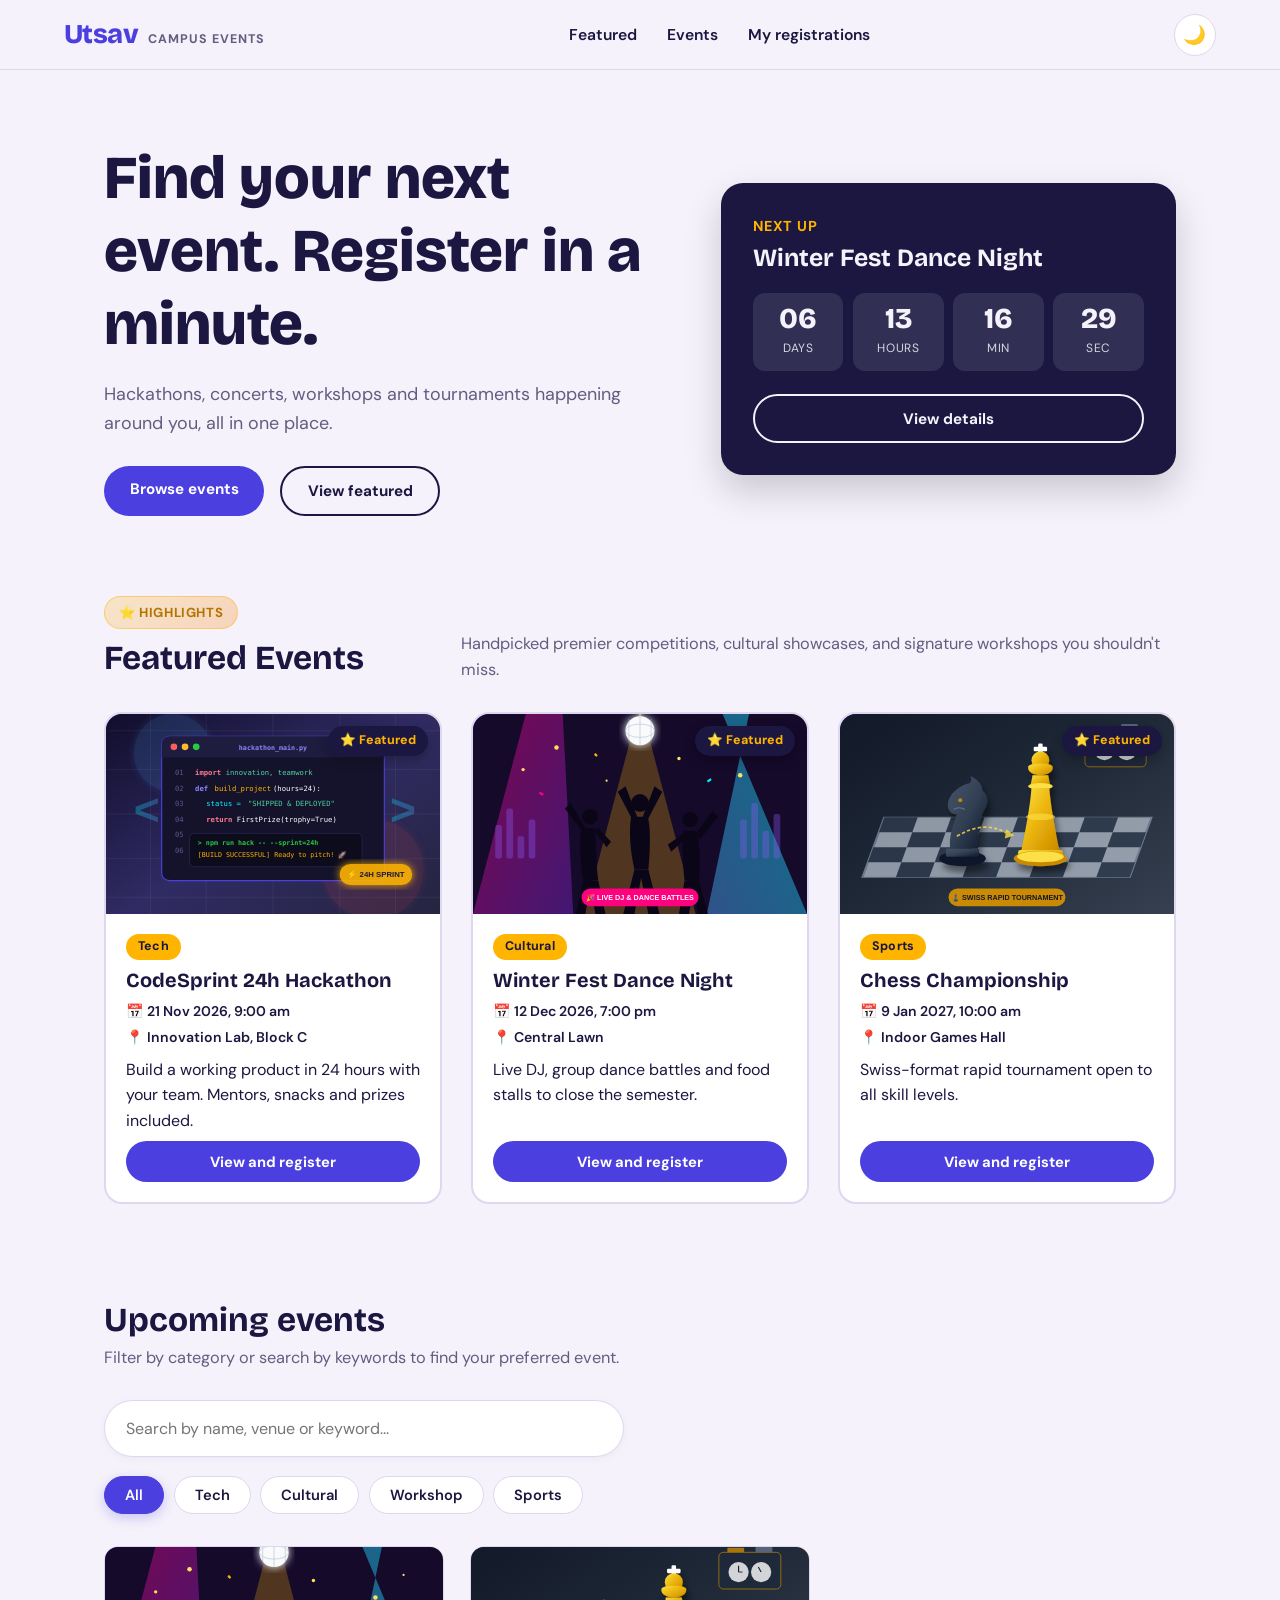
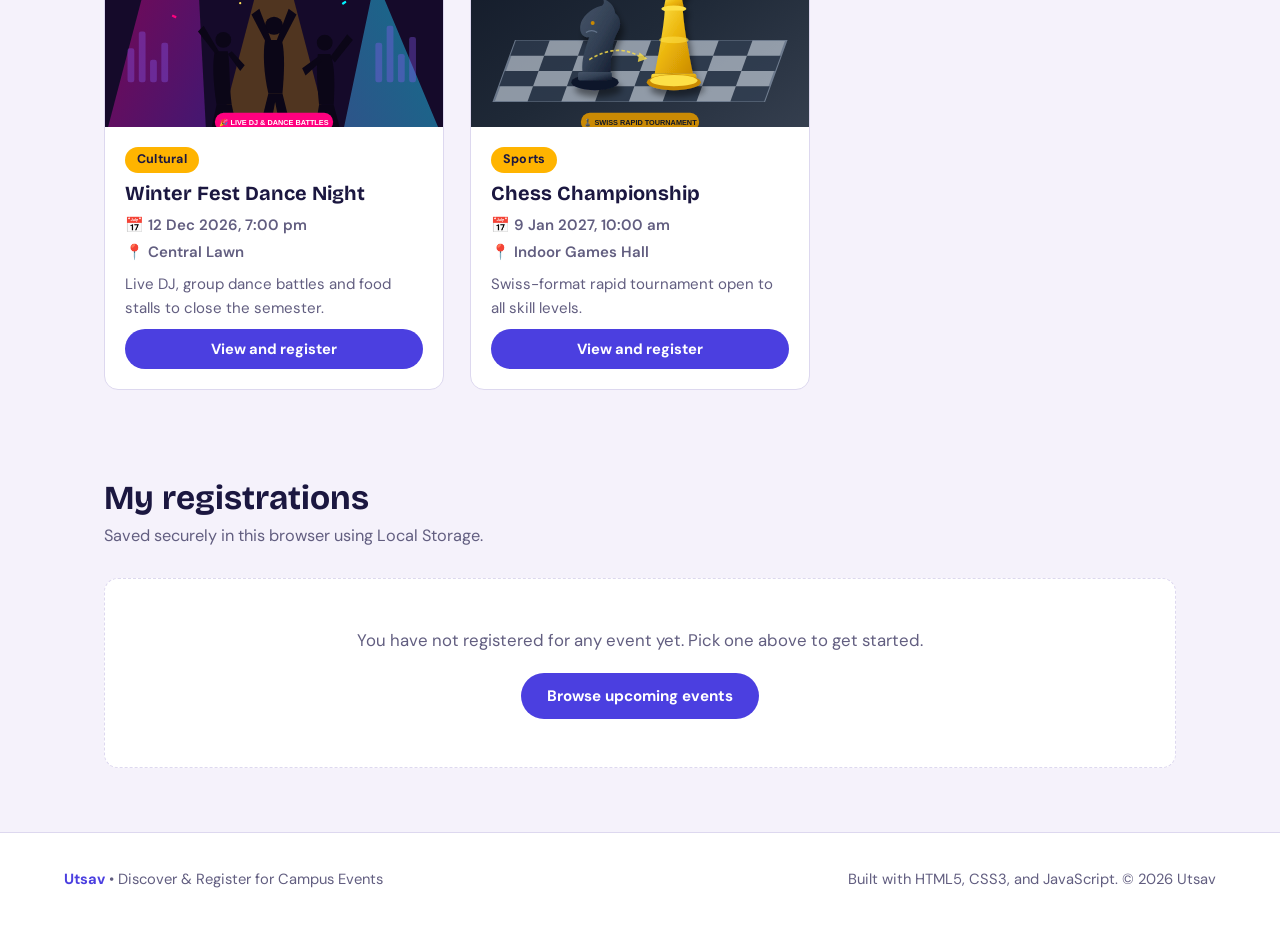
==== index.html @ d72fbe73 "Fix project folder structure" ====
<!DOCTYPE html>
<html lang="en" data-theme="light">
<head>
<meta charset="UTF-8">
<meta name="viewport" content="width=device-width, initial-scale=1">
<title>Utsav | Discover and Register for Campus Events</title>
<meta name="description" content="Browse upcoming tech, cultural, sports and workshop events and register in under a minute.">
<link rel="preconnect" href="https://fonts.googleapis.com">
<link href="https://fonts.googleapis.com/css2?family=Bricolage+Grotesque:wght@600;700;800&family=DM+Sans:wght@400;500;700&display=swap" rel="stylesheet">
<link rel="stylesheet" href="css/style.css">
</head>
<body>
<header class="nav">
  <div class="nav-brand">
    <a href="#top" class="logo">Utsav</a>
    <span class="logo-sub">Campus Events</span>
  </div>
  <nav id="navMenu" class="nav-links" aria-label="Main navigation">
    <a href="#featured" class="nav-link">Featured</a>
    <a href="#events" class="nav-link">Events</a>
    <a href="#registrations" class="nav-link">My registrations</a>
  </nav>
  <div class="nav-actions">
    <button id="themeBtn" class="icon-btn" aria-label="Toggle dark mode" title="Toggle dark/light mode">🌙</button>
    <button id="menuToggle" class="icon-btn menu-toggle" aria-label="Toggle navigation menu" aria-expanded="false" aria-controls="navMenu">
      <span class="menu-bar"></span>
      <span class="menu-bar"></span>
      <span class="menu-bar"></span>
    </button>
  </div>
</header>

<main id="top">
  <section class="hero">
    <div class="hero-text">
      <h1>Find your next event. Register in a minute.</h1>
      <p>Hackathons, concerts, workshops and tournaments happening around you, all in one place.</p>
      <div class="hero-cta">
        <a class="btn" href="#events">Browse events</a>
        <a class="btn ghost" href="#featured">View featured</a>
      </div>
    </div>
    <aside class="next" aria-live="polite">
      <p class="next-label">Next up</p>
      <h2 id="nextTitle">Loading next event...</h2>
      <div class="timer" id="timer"></div>
      <button class="btn ghost" id="nextBtn">View details</button>
    </aside>
  </section>

  <!-- Featured Events Section -->
  <section id="featured" class="section featured-section">
    <div class="section-head">
      <div>
        <span class="badge-featured">⭐ Highlights</span>
        <h2>Featured Events</h2>
      </div>
      <p class="muted">Handpicked premier competitions, cultural showcases, and signature workshops you shouldn't miss.</p>
    </div>
    <div id="featuredGrid" class="featured-grid"></div>
  </section>

  <!-- Upcoming Events Section with Search & Filtering -->
  <section id="events" class="section">
    <div class="section-head">
      <div>
        <h2>Upcoming events</h2>
        <p class="muted">Filter by category or search by keywords to find your preferred event.</p>
      </div>
    </div>
    <div class="tools">
      <input id="search" type="search" placeholder="Search by name, venue or keyword..." aria-label="Search events">
      <div id="chips" class="chips" role="group" aria-label="Filter by category"></div>
    </div>
    <div id="grid" class="grid"></div>
    <p id="empty" class="empty" hidden>No events match your search. Try a different keyword or category.</p>
  </section>

  <!-- My Registrations Section -->
  <section id="registrations" class="section registrations-section">
    <div class="section-head">
      <div>
        <h2>My registrations</h2>
        <p class="muted">Saved securely in this browser using Local Storage.</p>
      </div>
      <div id="regSummary" class="reg-summary"></div>
    </div>
    <div id="regList" class="reg-list" role="region" aria-live="polite"></div>
  </section>
</main>

<footer class="footer">
  <div class="footer-content">
    <p class="footer-brand"><strong>Utsav</strong> • Discover &amp; Register for Campus Events</p>
    <p class="footer-note">Built with HTML5, CSS3, and JavaScript. &copy; 2026 Utsav</p>
  </div>
</footer>

<div id="modal" class="modal" hidden>
  <div class="sheet" role="dialog" aria-modal="true" aria-labelledby="mTitle">
    <button class="close" id="closeBtn" aria-label="Close dialog">✕</button>
    <div id="mImg" class="m-img"></div>
    <div class="m-body">
      <span id="mCat" class="tag"></span>
      <h2 id="mTitle"></h2>
      <p id="mMeta" class="muted"></p>
      <p id="mDesc"></p>
      <form id="form" novalidate>
        <h3>Register for this event</h3>
        <label>Full name<input name="name" autocomplete="name" required><small></small></label>
        <label>Email<input name="email" type="email" autocomplete="email" required><small></small></label>
        <label>Phone number<input name="phone" type="tel" inputmode="numeric" maxlength="10" autocomplete="tel" required><small></small></label>
        <label>Selected event<input name="event" readonly></label>
        <button class="btn" type="submit">Confirm registration</button>
      </form>
      <div id="done" class="done" hidden></div>
    </div>
  </div>
</div>

<script src="js/data.js"></script>
<script src="js/app.js"></script>
</body>
</html>
---- css/style.css ----
:root {
  --bg: #f5f2fb;
  --card: #ffffff;
  --ink: #1b1740;
  --muted: #625e80;
  --accent: #4b3fe0;
  --accent-ink: #ffffff;
  --sun: #ffb400;
  --line: #ddd8ef;
  --err: #c8284b;
  --ok: #12805c;
  --r: 14px;
}

[data-theme="dark"] {
  --bg: #12102a;
  --card: #1c1940;
  --ink: #efecff;
  --muted: #a9a5cc;
  --accent: #8f85ff;
  --accent-ink: #12102a;
  --line: #322e63;
  --err: #ff7a93;
  --ok: #4fd1a1;
}

* {
  box-sizing: border-box;
  margin: 0;
  padding: 0;
}

html {
  scroll-behavior: smooth;
  scroll-padding-top: 80px;
}

body {
  font-family: 'DM Sans', system-ui, -apple-system, BlinkMacSystemFont, 'Segoe UI', Roboto, sans-serif;
  background: var(--bg);
  color: var(--ink);
  line-height: 1.6;
  min-height: 100vh;
  display: flex;
  flex-direction: column;
  transition: background 0.3s ease, color 0.3s ease;
  overflow-x: hidden;
}

h1, h2, h3, .logo {
  font-family: 'Bricolage Grotesque', system-ui, sans-serif;
  line-height: 1.2;
}

a {
  color: inherit;
  text-decoration: none;
}

:focus-visible {
  outline: 3px solid var(--sun);
  outline-offset: 2px;
}

/* ==================== Navigation Bar ==================== */
.nav {
  position: sticky;
  top: 0;
  z-index: 100;
  display: flex;
  justify-content: space-between;
  align-items: center;
  padding: 0.85rem 5vw;
  background: var(--bg);
  border-bottom: 1px solid var(--line);
  transition: background 0.3s ease, border-color 0.3s ease;
}

.nav-brand {
  display: flex;
  align-items: baseline;
  gap: 0.6rem;
}

.logo {
  font-size: 1.7rem;
  font-weight: 800;
  color: var(--accent);
  letter-spacing: -0.02em;
}

.logo-sub {
  font-size: 0.78rem;
  font-weight: 700;
  text-transform: uppercase;
  letter-spacing: 0.08em;
  color: var(--muted);
}

.nav-links {
  display: flex;
  gap: 1.5rem;
  align-items: center;
}

.nav-link {
  font-weight: 600;
  font-size: 0.98rem;
  color: var(--ink);
  position: relative;
  padding: 0.4rem 0.2rem;
  transition: color 0.2s ease;
}

.nav-link:hover {
  color: var(--accent);
}

.nav-actions {
  display: flex;
  align-items: center;
  gap: 0.75rem;
}

.icon-btn {
  background: var(--card);
  border: 1px solid var(--line);
  border-radius: 50%;
  width: 42px;
  height: 42px;
  display: inline-flex;
  align-items: center;
  justify-content: center;
  cursor: pointer;
  font-size: 1.15rem;
  color: var(--ink);
  transition: transform 0.2s ease, border-color 0.2s ease, background 0.2s ease;
}

.icon-btn:hover {
  transform: translateY(-2px);
  border-color: var(--accent);
}

/* Hamburger Menu Toggle Button */
.menu-toggle {
  display: none;
  flex-direction: column;
  justify-content: center;
  gap: 5px;
  padding: 10px;
}

.menu-bar {
  display: block;
  width: 20px;
  height: 2px;
  background-color: var(--ink);
  border-radius: 2px;
  transition: transform 0.3s ease, opacity 0.3s ease;
}

.menu-toggle.active .menu-bar:nth-child(1) {
  transform: translateY(7px) rotate(45deg);
}

.menu-toggle.active .menu-bar:nth-child(2) {
  opacity: 0;
}

.menu-toggle.active .menu-bar:nth-child(3) {
  transform: translateY(-7px) rotate(-45deg);
}

/* ==================== Buttons & Common UI ==================== */
.btn {
  display: inline-block;
  background: var(--accent);
  color: var(--accent-ink);
  border: 0;
  border-radius: 999px;
  padding: 0.8rem 1.6rem;
  font: 700 0.95rem 'DM Sans', sans-serif;
  cursor: pointer;
  text-decoration: none;
  text-align: center;
  transition: transform 0.2s ease, box-shadow 0.2s ease, background-color 0.2s ease;
}

.btn:hover {
  transform: translateY(-2px);
  box-shadow: 0 8px 20px rgba(75, 63, 224, 0.3);
}

.btn.ghost {
  background: transparent;
  color: var(--ink);
  border: 2px solid var(--ink);
}

.btn.ghost:hover {
  background: var(--ink);
  color: var(--bg);
  box-shadow: none;
}

/* ==================== Hero Section ==================== */
.hero {
  display: grid;
  grid-template-columns: 1.25fr 1fr;
  gap: 3rem;
  align-items: center;
  padding: 4.5rem 5vw 3.5rem;
  max-width: 1200px;
  margin: 0 auto;
}

.hero-text h1 {
  font-size: clamp(2.3rem, 5.2vw, 3.8rem);
  font-weight: 800;
  margin-bottom: 1.2rem;
  animation: rise 0.8s cubic-bezier(0.16, 1, 0.3, 1) both;
}

.hero-text p {
  max-width: 46ch;
  color: var(--muted);
  margin-bottom: 1.8rem;
  font-size: 1.12rem;
}

.hero-cta {
  display: flex;
  gap: 1rem;
  flex-wrap: wrap;
}

.next {
  background: var(--ink);
  color: var(--bg);
  border-radius: 22px;
  padding: 2rem;
  box-shadow: 0 16px 36px rgba(0, 0, 0, 0.18);
  animation: rise 0.8s 0.15s cubic-bezier(0.16, 1, 0.3, 1) both;
}

.next-label {
  color: var(--sun);
  font-weight: 700;
  font-size: 0.9rem;
  text-transform: uppercase;
  letter-spacing: 0.06em;
  margin-bottom: 0.4rem;
}

.next h2 {
  font-size: 1.55rem;
  margin-bottom: 1.2rem;
}

.timer {
  display: grid;
  grid-template-columns: repeat(4, 1fr);
  gap: 0.6rem;
  margin-bottom: 1.4rem;
}

.timer div {
  background: rgba(255, 255, 255, 0.1);
  border-radius: 12px;
  text-align: center;
  padding: 0.75rem 0.2rem;
}

.timer b {
  display: block;
  font: 800 1.8rem 'Bricolage Grotesque', sans-serif;
  line-height: 1;
}

.timer span {
  font-size: 0.75rem;
  opacity: 0.85;
  text-transform: uppercase;
  letter-spacing: 0.05em;
}

.next .btn.ghost {
  color: var(--bg);
  border-color: var(--bg);
  width: 100%;
}

.next .btn.ghost:hover {
  background: var(--bg);
  color: var(--ink);
}

@keyframes rise {
  from { opacity: 0; transform: translateY(24px); }
  to { opacity: 1; transform: none; }
}

/* ==================== Sections Layout ==================== */
.section {
  max-width: 1200px;
  width: 100%;
  margin: 0 auto;
  padding: 3.5rem 5vw;
}

.section-head {
  display: flex;
  justify-content: space-between;
  align-items: flex-end;
  gap: 1.5rem;
  margin-bottom: 1.8rem;
  flex-wrap: wrap;
}

.section-head h2 {
  font-size: 2.1rem;
  margin-bottom: 0.3rem;
}

.section-head p {
  color: var(--muted);
  font-size: 1.02rem;
  max-width: 65ch;
}

.muted {
  color: var(--muted);
}

/* ==================== Featured Events Section ==================== */
.featured-section {
  padding-top: 1.5rem;
  padding-bottom: 2.5rem;
}

.badge-featured {
  display: inline-flex;
  align-items: center;
  gap: 0.35rem;
  background: linear-gradient(135deg, rgba(255, 180, 0, 0.2), rgba(255, 120, 0, 0.25));
  color: #b37400;
  border: 1px solid rgba(255, 180, 0, 0.45);
  font-size: 0.82rem;
  font-weight: 700;
  text-transform: uppercase;
  letter-spacing: 0.05em;
  padding: 0.3rem 0.85rem;
  border-radius: 999px;
  margin-bottom: 0.6rem;
}

[data-theme="dark"] .badge-featured {
  color: #ffc947;
  border-color: rgba(255, 180, 0, 0.35);
}

.featured-grid {
  display: grid;
  grid-template-columns: repeat(auto-fit, minmax(320px, 1fr));
  gap: 1.8rem;
}

.featured-card {
  background: var(--card);
  border: 2px solid var(--line);
  border-radius: 18px;
  overflow: hidden;
  display: flex;
  flex-direction: column;
  position: relative;
  cursor: pointer;
  transition: transform 0.28s ease, box-shadow 0.28s ease, border-color 0.28s ease;
}

.featured-card:hover {
  transform: translateY(-6px);
  border-color: var(--accent);
  box-shadow: 0 16px 36px rgba(75, 63, 224, 0.16);
}

.featured-card .thumb {
  height: 200px;
  position: relative;
}

.featured-pill {
  position: absolute;
  top: 12px;
  right: 12px;
  background: var(--ink);
  color: var(--sun);
  font-size: 0.78rem;
  font-weight: 800;
  padding: 0.3rem 0.75rem;
  border-radius: 999px;
  box-shadow: 0 4px 12px rgba(0, 0, 0, 0.25);
  z-index: 2;
}

/* ==================== Search & Category Tools ==================== */
.tools {
  display: flex;
  flex-direction: column;
  gap: 1.2rem;
  margin-bottom: 2rem;
}

#search {
  width: 100%;
  max-width: 520px;
  padding: 0.9rem 1.3rem;
  border-radius: 999px;
  border: 1px solid var(--line);
  background: var(--card);
  color: var(--ink);
  font: inherit;
  font-size: 1rem;
  box-shadow: 0 2px 8px rgba(0, 0, 0, 0.04);
  transition: border-color 0.2s ease, box-shadow 0.2s ease;
}

#search:focus {
  border-color: var(--accent);
  box-shadow: 0 0 0 4px rgba(75, 63, 224, 0.15);
  outline: none;
}

.chips {
  display: flex;
  flex-wrap: wrap;
  gap: 0.6rem;
}

.chip {
  padding: 0.5rem 1.25rem;
  border-radius: 999px;
  border: 1px solid var(--line);
  background: var(--card);
  color: var(--ink);
  cursor: pointer;
  font: 600 0.92rem 'DM Sans', sans-serif;
  transition: all 0.2s ease;
}

.chip:hover {
  border-color: var(--accent);
}

.chip.on {
  background: var(--accent);
  color: var(--accent-ink);
  border-color: var(--accent);
  box-shadow: 0 4px 12px rgba(75, 63, 224, 0.25);
}

/* ==================== Upcoming Events Grid ==================== */
.grid {
  display: grid;
  grid-template-columns: repeat(auto-fill, minmax(280px, 1fr));
  gap: 1.6rem;
}

.card {
  background: var(--card);
  border: 1px solid var(--line);
  border-radius: var(--r);
  overflow: hidden;
  display: flex;
  flex-direction: column;
  cursor: pointer;
  transition: transform 0.25s ease, box-shadow 0.25s ease, border-color 0.25s ease;
}

.card:hover {
  transform: translateY(-5px);
  border-color: var(--accent);
  box-shadow: 0 14px 30px rgba(27, 23, 64, 0.12);
}

.thumb {
  height: 180px;
  background: linear-gradient(135deg, var(--accent), var(--sun));
  overflow: hidden;
  position: relative;
}

.thumb img,
.m-img img {
  width: 100%;
  height: 100%;
  object-fit: cover;
  display: block;
  transition: transform 0.4s ease;
}

.card:hover .thumb img,
.featured-card:hover .thumb img {
  transform: scale(1.04);
}

.card-body {
  padding: 1.25rem;
  display: flex;
  flex-direction: column;
  gap: 0.5rem;
  flex: 1;
}

.card h3,
.featured-card h3 {
  font-size: 1.25rem;
  color: var(--ink);
}

.card p {
  color: var(--muted);
  font-size: 0.94rem;
}

.meta {
  font-size: 0.88rem;
  font-weight: 600;
  color: var(--ink);
  display: flex;
  flex-direction: column;
  gap: 0.2rem;
}

.meta span {
  display: inline-flex;
  align-items: center;
  gap: 0.35rem;
}

.tag {
  display: inline-block;
  align-self: flex-start;
  background: var(--sun);
  color: #1b1740;
  font-size: 0.78rem;
  font-weight: 700;
  padding: 0.2rem 0.75rem;
  border-radius: 999px;
  letter-spacing: 0.02em;
}

.card .btn,
.featured-card .btn {
  margin-top: auto;
  text-align: center;
  padding: 0.65rem 1.2rem;
  font-size: 0.92rem;
}

.empty {
  text-align: center;
  color: var(--muted);
  padding: 3rem 1rem;
  font-size: 1.1rem;
  background: var(--card);
  border: 1px dashed var(--line);
  border-radius: var(--r);
}

/* ==================== My Registrations Section ==================== */
.registrations-section {
  padding-top: 2rem;
  padding-bottom: 4rem;
}

.reg-summary {
  display: inline-flex;
  align-items: center;
  font-size: 0.9rem;
  font-weight: 700;
  color: var(--accent);
}

.reg-list {
  display: grid;
  grid-template-columns: repeat(auto-fill, minmax(340px, 1fr));
  gap: 1.3rem;
  margin-top: 1rem;
}

.reg-card {
  background: var(--card);
  border: 1px solid var(--line);
  border-radius: var(--r);
  padding: 1.35rem;
  display: flex;
  flex-direction: column;
  gap: 1rem;
  box-shadow: 0 4px 16px rgba(0, 0, 0, 0.04);
  transition: transform 0.2s ease, box-shadow 0.2s ease;
}

.reg-card:hover {
  transform: translateY(-2px);
  box-shadow: 0 8px 24px rgba(0, 0, 0, 0.08);
}

.reg-card-head {
  display: flex;
  justify-content: space-between;
  align-items: flex-start;
  gap: 0.8rem;
  border-bottom: 1px solid var(--line);
  padding-bottom: 0.75rem;
}

.reg-card-head h3 {
  font-size: 1.2rem;
  color: var(--ink);
}

.status-badge {
  display: inline-flex;
  align-items: center;
  gap: 0.3rem;
  padding: 0.25rem 0.75rem;
  border-radius: 999px;
  font-size: 0.78rem;
  font-weight: 700;
  letter-spacing: 0.03em;
  white-space: nowrap;
}

.status-badge.confirmed {
  background: rgba(18, 128, 92, 0.12);
  color: var(--ok);
  border: 1px solid rgba(18, 128, 92, 0.3);
}

.reg-details {
  display: grid;
  gap: 0.45rem;
  font-size: 0.92rem;
}

.reg-item {
  display: flex;
  gap: 0.5rem;
  color: var(--ink);
}

.reg-label {
  font-weight: 600;
  color: var(--muted);
  min-width: 110px;
}

.reg-value {
  color: var(--ink);
  word-break: break-word;
}

.reg-card-actions {
  display: flex;
  justify-content: flex-end;
  border-top: 1px solid var(--line);
  padding-top: 0.85rem;
  margin-top: auto;
}

.btn-cancel {
  background: transparent;
  color: var(--err);
  border: 1px solid var(--err);
  border-radius: 8px;
  padding: 0.45rem 1rem;
  font: 700 0.85rem 'DM Sans', sans-serif;
  cursor: pointer;
  transition: all 0.2s ease;
}

.btn-cancel:hover {
  background: var(--err);
  color: #ffffff;
}

.reg-empty {
  grid-column: 1 / -1;
  text-align: center;
  padding: 3rem 1.5rem;
  background: var(--card);
  border: 1px dashed var(--line);
  border-radius: var(--r);
  color: var(--muted);
}

.reg-empty p {
  font-size: 1.05rem;
  margin-bottom: 1.2rem;
}

/* ==================== Footer ==================== */
.footer {
  margin-top: auto;
  border-top: 1px solid var(--line);
  background: var(--card);
  padding: 2.2rem 5vw;
}

.footer-content {
  max-width: 1200px;
  margin: 0 auto;
  display: flex;
  justify-content: space-between;
  align-items: center;
  flex-wrap: wrap;
  gap: 1rem;
  font-size: 0.92rem;
  color: var(--muted);
}

.footer-brand strong {
  color: var(--accent);
}

/* ==================== Modal Details & Registration ==================== */
.modal {
  position: fixed;
  inset: 0;
  background: rgba(10, 8, 30, 0.7);
  display: grid;
  place-items: center;
  padding: 1.2rem;
  z-index: 500;
  animation: fade 0.25s ease-out;
}

.modal[hidden] {
  display: none;
}

.sheet {
  background: var(--card);
  border-radius: 22px;
  max-width: 620px;
  width: 100%;
  max-height: 90vh;
  overflow-y: auto;
  position: relative;
  box-shadow: 0 20px 50px rgba(0, 0, 0, 0.3);
  animation: pop 0.3s cubic-bezier(0.16, 1, 0.3, 1);
}

@keyframes fade {
  from { opacity: 0; }
  to { opacity: 1; }
}

@keyframes pop {
  from { opacity: 0; transform: scale(0.95); }
  to { opacity: 1; transform: scale(1); }
}

.close {
  position: absolute;
  top: 1rem;
  right: 1rem;
  z-index: 10;
  width: 38px;
  height: 38px;
  border-radius: 50%;
  border: 1px solid var(--line);
  background: var(--card);
  color: var(--ink);
  cursor: pointer;
  display: flex;
  align-items: center;
  justify-content: center;
  font-size: 1.1rem;
  transition: transform 0.2s ease, background 0.2s ease;
}

.close:hover {
  transform: scale(1.08);
  border-color: var(--accent);
}

.m-img {
  height: 230px;
  background: linear-gradient(135deg, var(--accent), var(--sun));
  overflow: hidden;
}

.m-body {
  padding: 1.6rem;
  display: grid;
  gap: 0.8rem;
}

.m-body h2 {
  font-size: 1.9rem;
  color: var(--ink);
}

form {
  display: grid;
  gap: 1rem;
  margin-top: 0.8rem;
  padding-top: 1.2rem;
  border-top: 1px solid var(--line);
}

form h3 {
  font-size: 1.25rem;
  color: var(--ink);
}

label {
  display: grid;
  gap: 0.3rem;
  font-weight: 600;
  font-size: 0.92rem;
  color: var(--ink);
}

label input {
  padding: 0.75rem 0.95rem;
  border: 1px solid var(--line);
  border-radius: 10px;
  background: var(--bg);
  color: var(--ink);
  font: inherit;
  font-size: 0.95rem;
  transition: border-color 0.2s ease, box-shadow 0.2s ease;
}

label input:focus {
  border-color: var(--accent);
  box-shadow: 0 0 0 3px rgba(75, 63, 224, 0.15);
  outline: none;
}

label input.bad {
  border-color: var(--err);
  background: rgba(200, 40, 75, 0.04);
}

label input[readonly] {
  opacity: 0.8;
  cursor: default;
  background: var(--card);
}

small {
  color: var(--err);
  min-height: 1.1em;
  font-size: 0.82rem;
  font-weight: 500;
}

.done {
  background: rgba(18, 128, 92, 0.1);
  border: 1px solid var(--ok);
  border-radius: var(--r);
  padding: 1.4rem;
  animation: pop 0.4s ease-out;
}

.done h3 {
  color: var(--ok);
  margin-bottom: 0.4rem;
  font-size: 1.3rem;
}

.done p {
  color: var(--ink);
  font-size: 0.98rem;
}

/* ==================== Responsive Queries ==================== */
@media (max-width: 820px) {
  .hero {
    grid-template-columns: 1fr;
    padding-top: 2.5rem;
    gap: 2rem;
  }

  /* Hamburger toggle is visible */
  .menu-toggle {
    display: flex;
  }

  /* Nav Links drawer dropdown for mobile & tablet */
  .nav-links {
    position: absolute;
    top: 100%;
    left: 0;
    right: 0;
    background: var(--card);
    border-bottom: 2px solid var(--line);
    box-shadow: 0 16px 30px rgba(0, 0, 0, 0.12);
    flex-direction: column;
    align-items: stretch;
    gap: 0;
    padding: 0.8rem 5vw 1.2rem;
    display: none;
    animation: fade 0.2s ease-out;
  }

  .nav-links.open {
    display: flex;
  }

  .nav-link {
    padding: 0.9rem 0.5rem;
    border-bottom: 1px solid var(--line);
    font-size: 1.05rem;
  }

  .nav-link:last-child {
    border-bottom: none;
  }

  .featured-grid {
    grid-template-columns: 1fr;
  }

  .grid {
    grid-template-columns: repeat(auto-fill, minmax(260px, 1fr));
  }

  .reg-list {
    grid-template-columns: 1fr;
  }

  .section-head {
    flex-direction: column;
    align-items: flex-start;
  }
}

@media (max-width: 480px) {
  .hero-cta {
    flex-direction: column;
  }
  .hero-cta .btn {
    width: 100%;
  }
  .timer b {
    font-size: 1.4rem;
  }
  .sheet {
    max-height: 94vh;
    border-radius: 16px;
  }
  .m-body {
    padding: 1.2rem;
  }
  .reg-item {
    flex-direction: column;
    gap: 0.1rem;
  }
  .reg-label {
    min-width: auto;
  }
}

@media (prefers-reduced-motion: reduce) {
  * {
    animation: none !important;
    transition: none !important;
  }
}
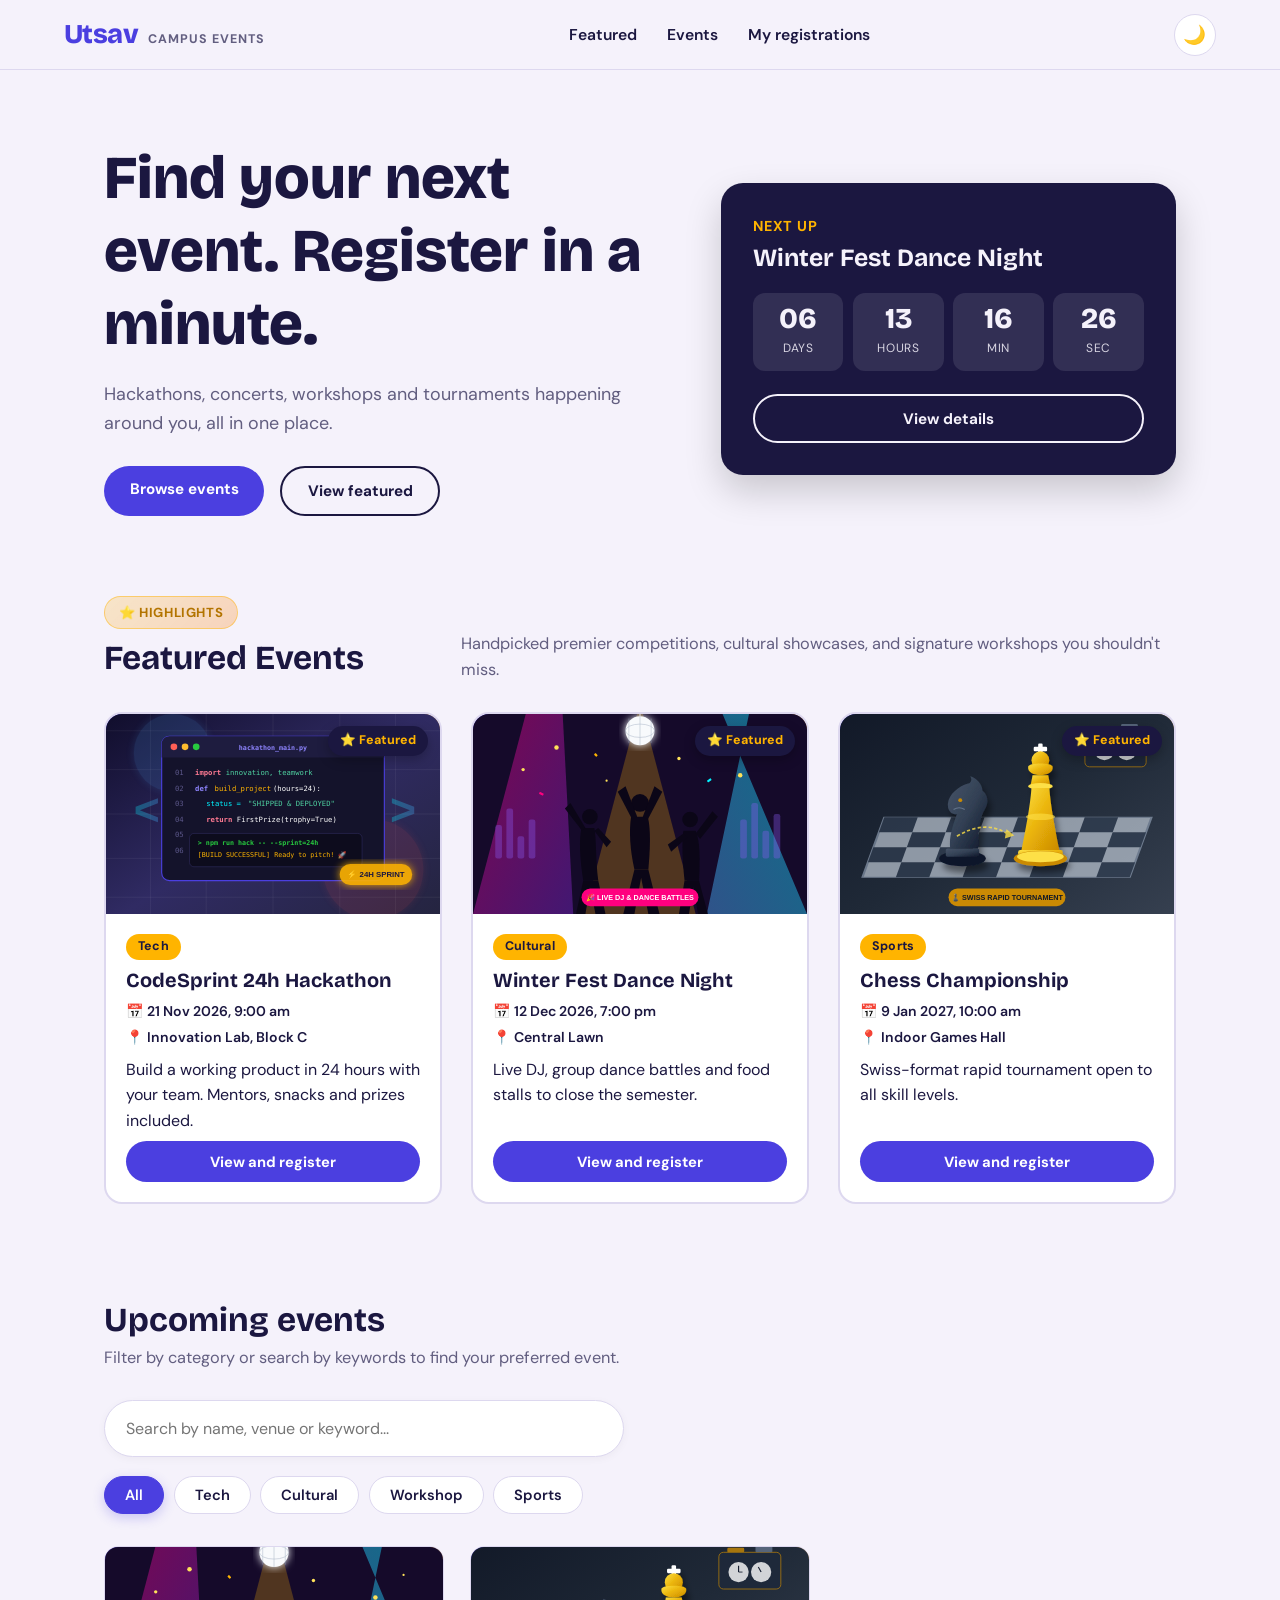
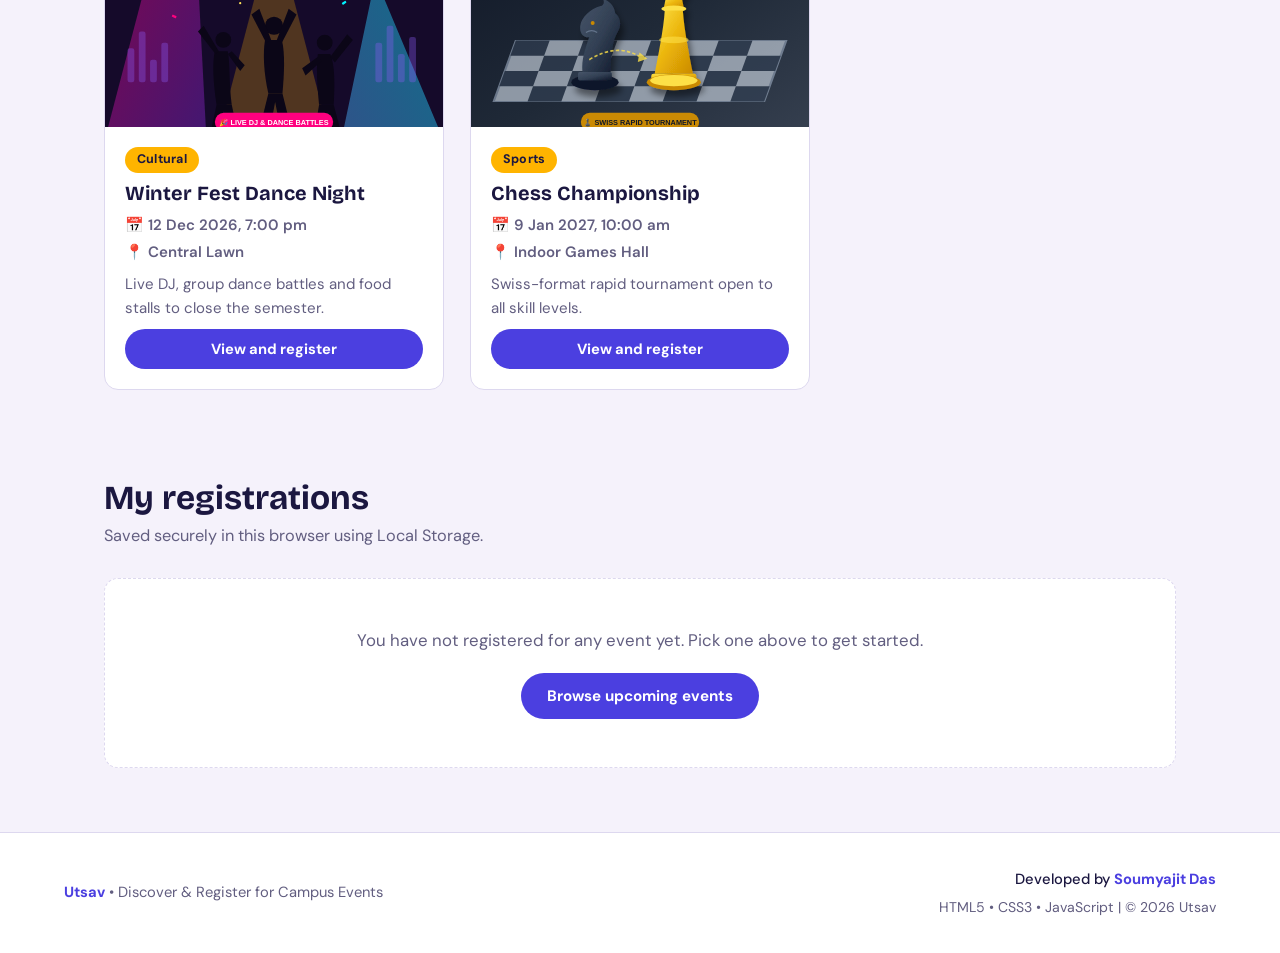
==== commit 8873d231: "Update footer with author name" ====
--- a/index.html
+++ b/index.html
@@ -92,7 +92,10 @@
 <footer class="footer">
   <div class="footer-content">
     <p class="footer-brand"><strong>Utsav</strong> • Discover &amp; Register for Campus Events</p>
-    <p class="footer-note">Built with HTML5, CSS3, and JavaScript. &copy; 2026 Utsav</p>
+    <div class="footer-right">
+      <p class="footer-dev">Developed by <strong>Soumyajit Das</strong></p>
+      <p class="footer-tech">HTML5 • CSS3 • JavaScript | &copy; 2026 Utsav</p>
+    </div>
   </div>
 </footer>
 
--- a/css/style.css
+++ b/css/style.css
@@ -715,13 +715,36 @@
   justify-content: space-between;
   align-items: center;
   flex-wrap: wrap;
-  gap: 1rem;
+  gap: 1.2rem;
   font-size: 0.92rem;
   color: var(--muted);
 }
 
 .footer-brand strong {
   color: var(--accent);
+}
+
+.footer-right {
+  display: flex;
+  flex-direction: column;
+  align-items: flex-end;
+  gap: 0.25rem;
+  text-align: right;
+}
+
+.footer-dev {
+  color: var(--ink);
+  font-weight: 500;
+}
+
+.footer-dev strong {
+  color: var(--accent);
+  font-weight: 700;
+}
+
+.footer-tech {
+  color: var(--muted);
+  font-size: 0.88rem;
 }
 
 /* ==================== Modal Details & Registration ==================== */
@@ -938,6 +961,18 @@
     flex-direction: column;
     align-items: flex-start;
   }
+
+  .footer-content {
+    flex-direction: column;
+    text-align: center;
+    align-items: center;
+    gap: 0.9rem;
+  }
+
+  .footer-right {
+    align-items: center;
+    text-align: center;
+  }
 }
 
 @media (max-width: 480px) {
